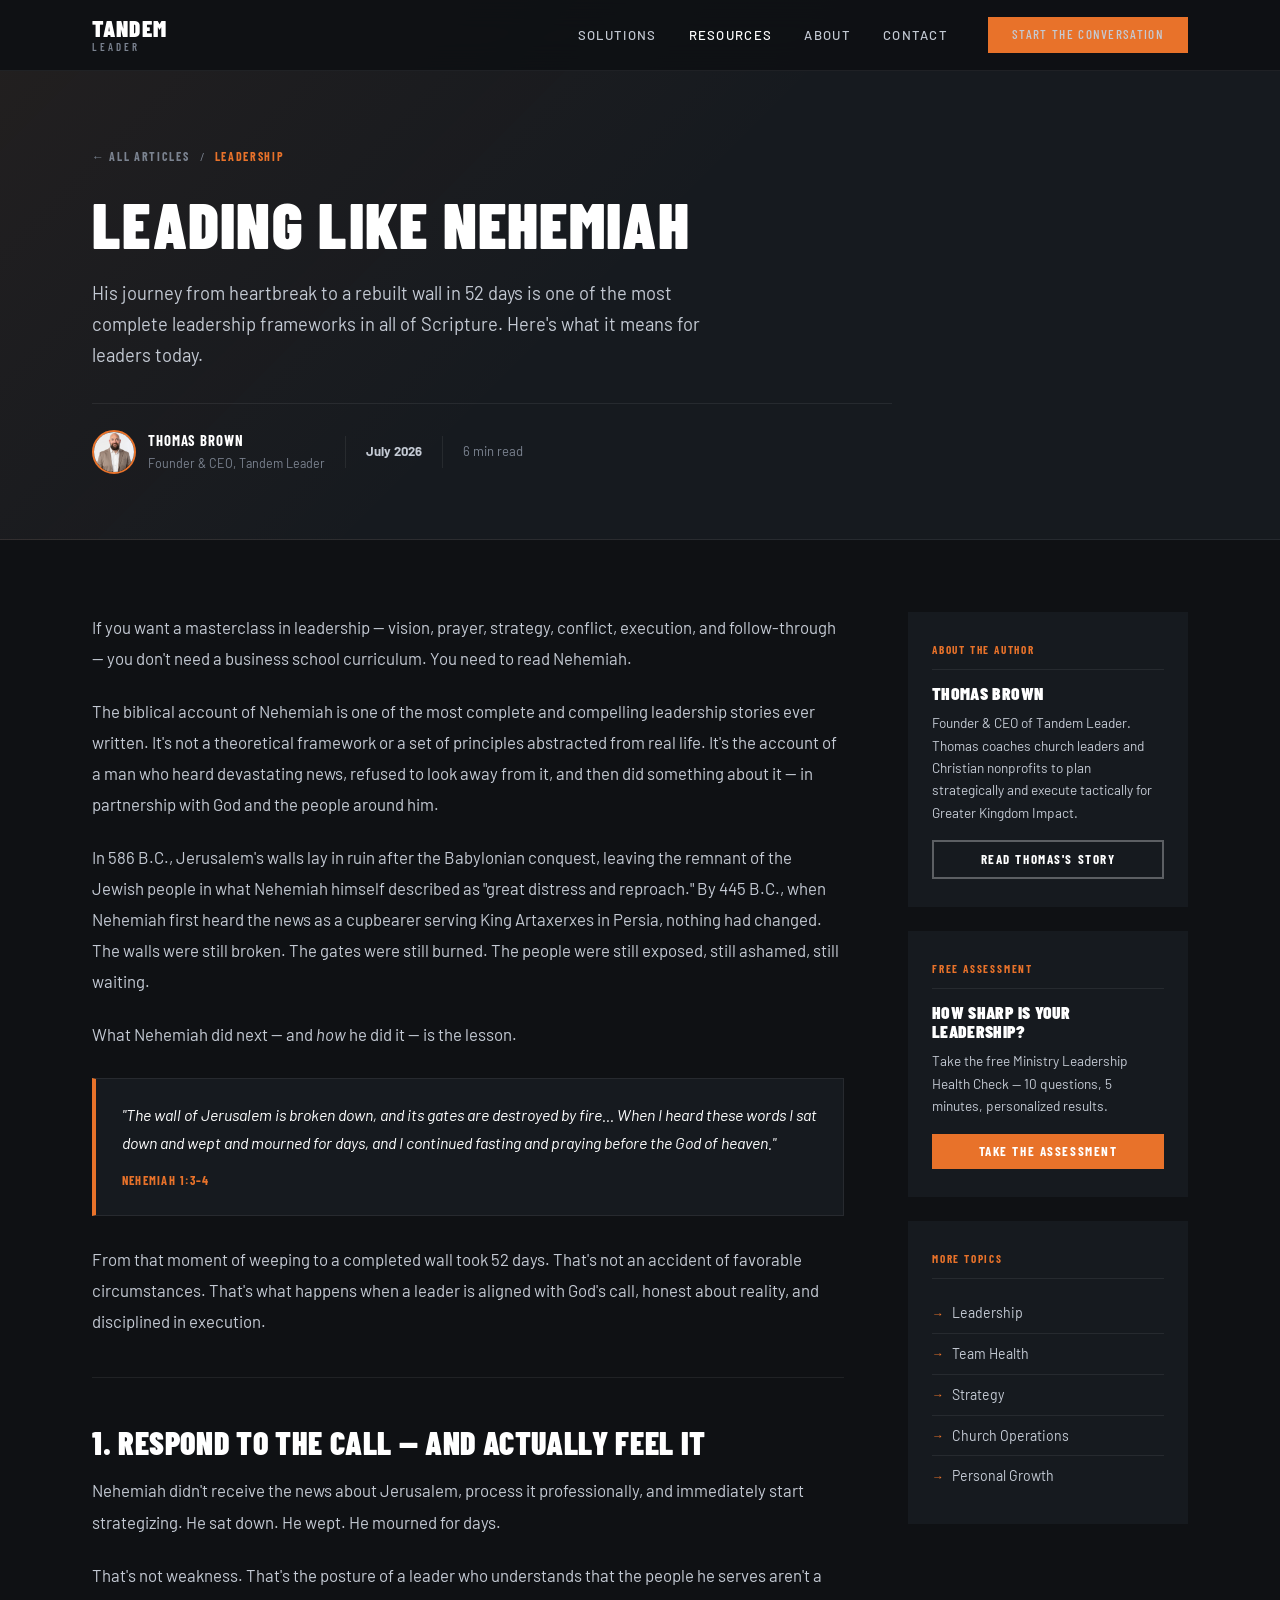
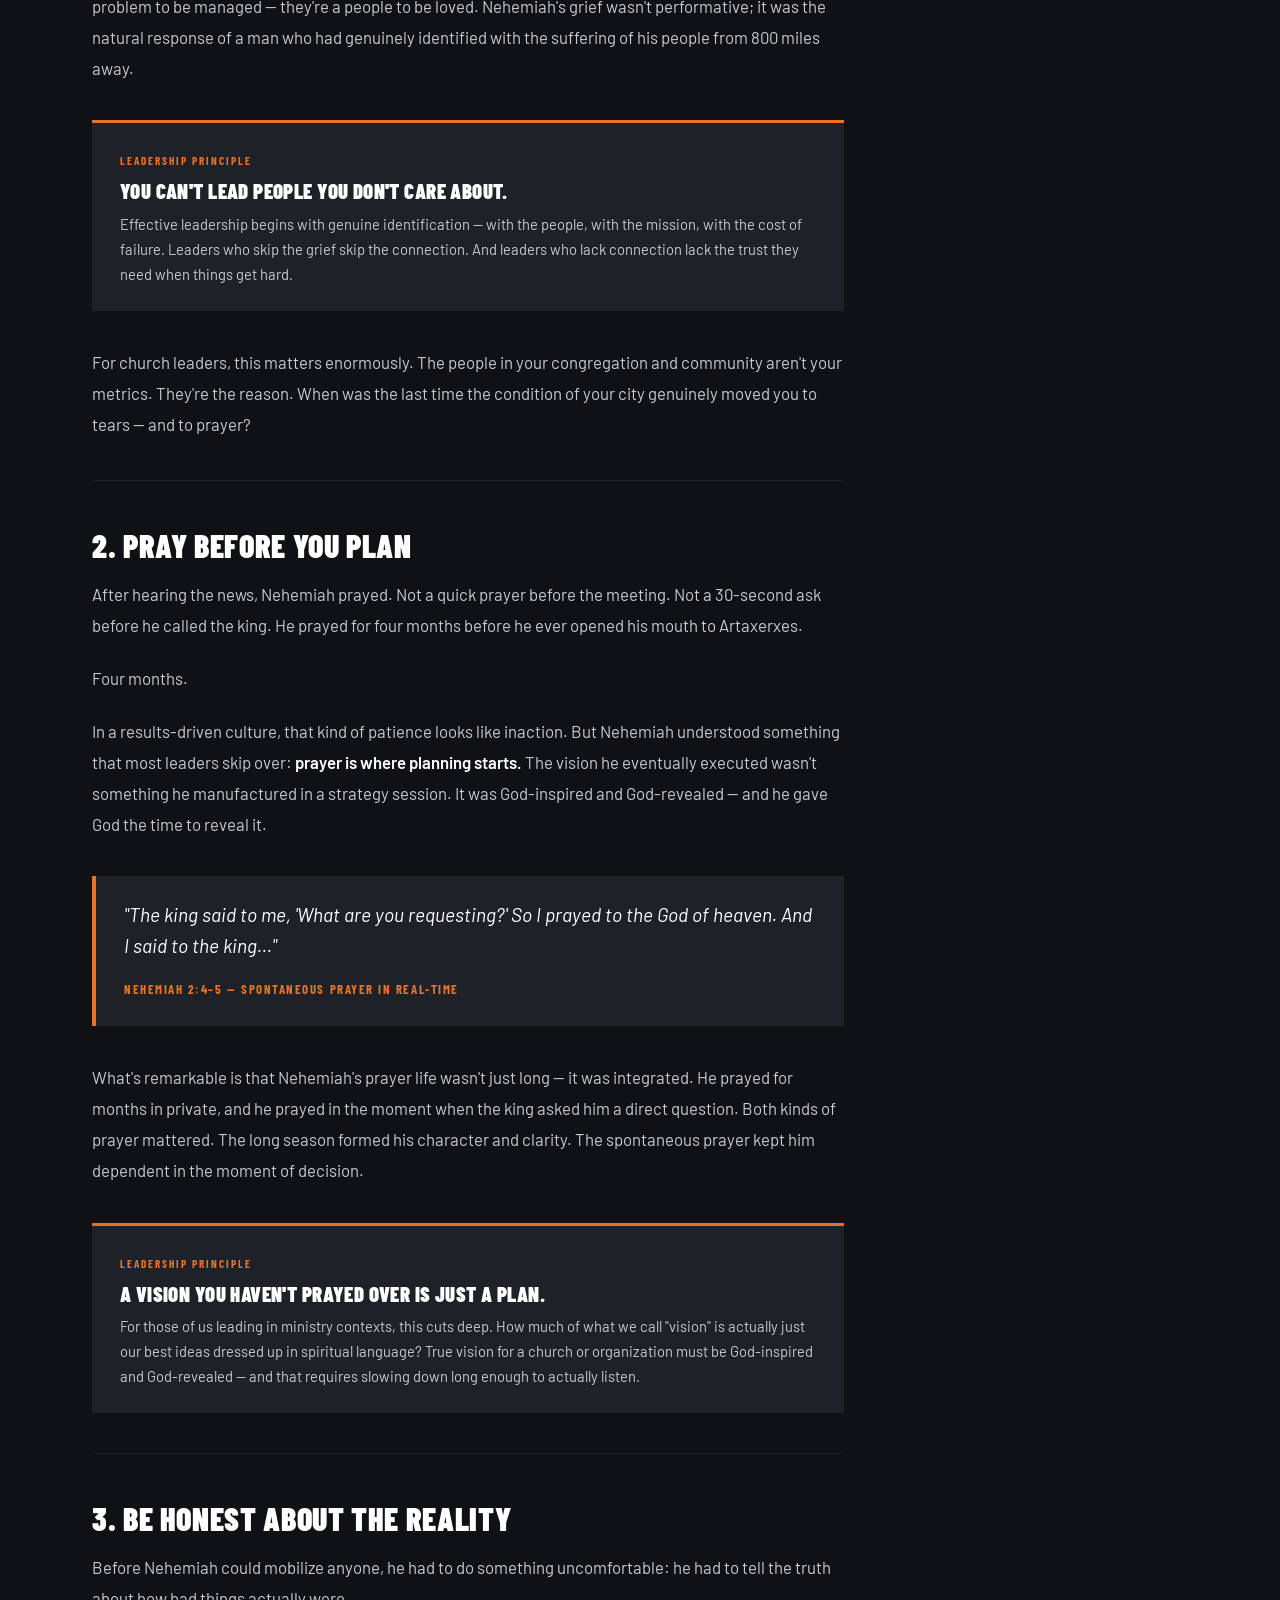
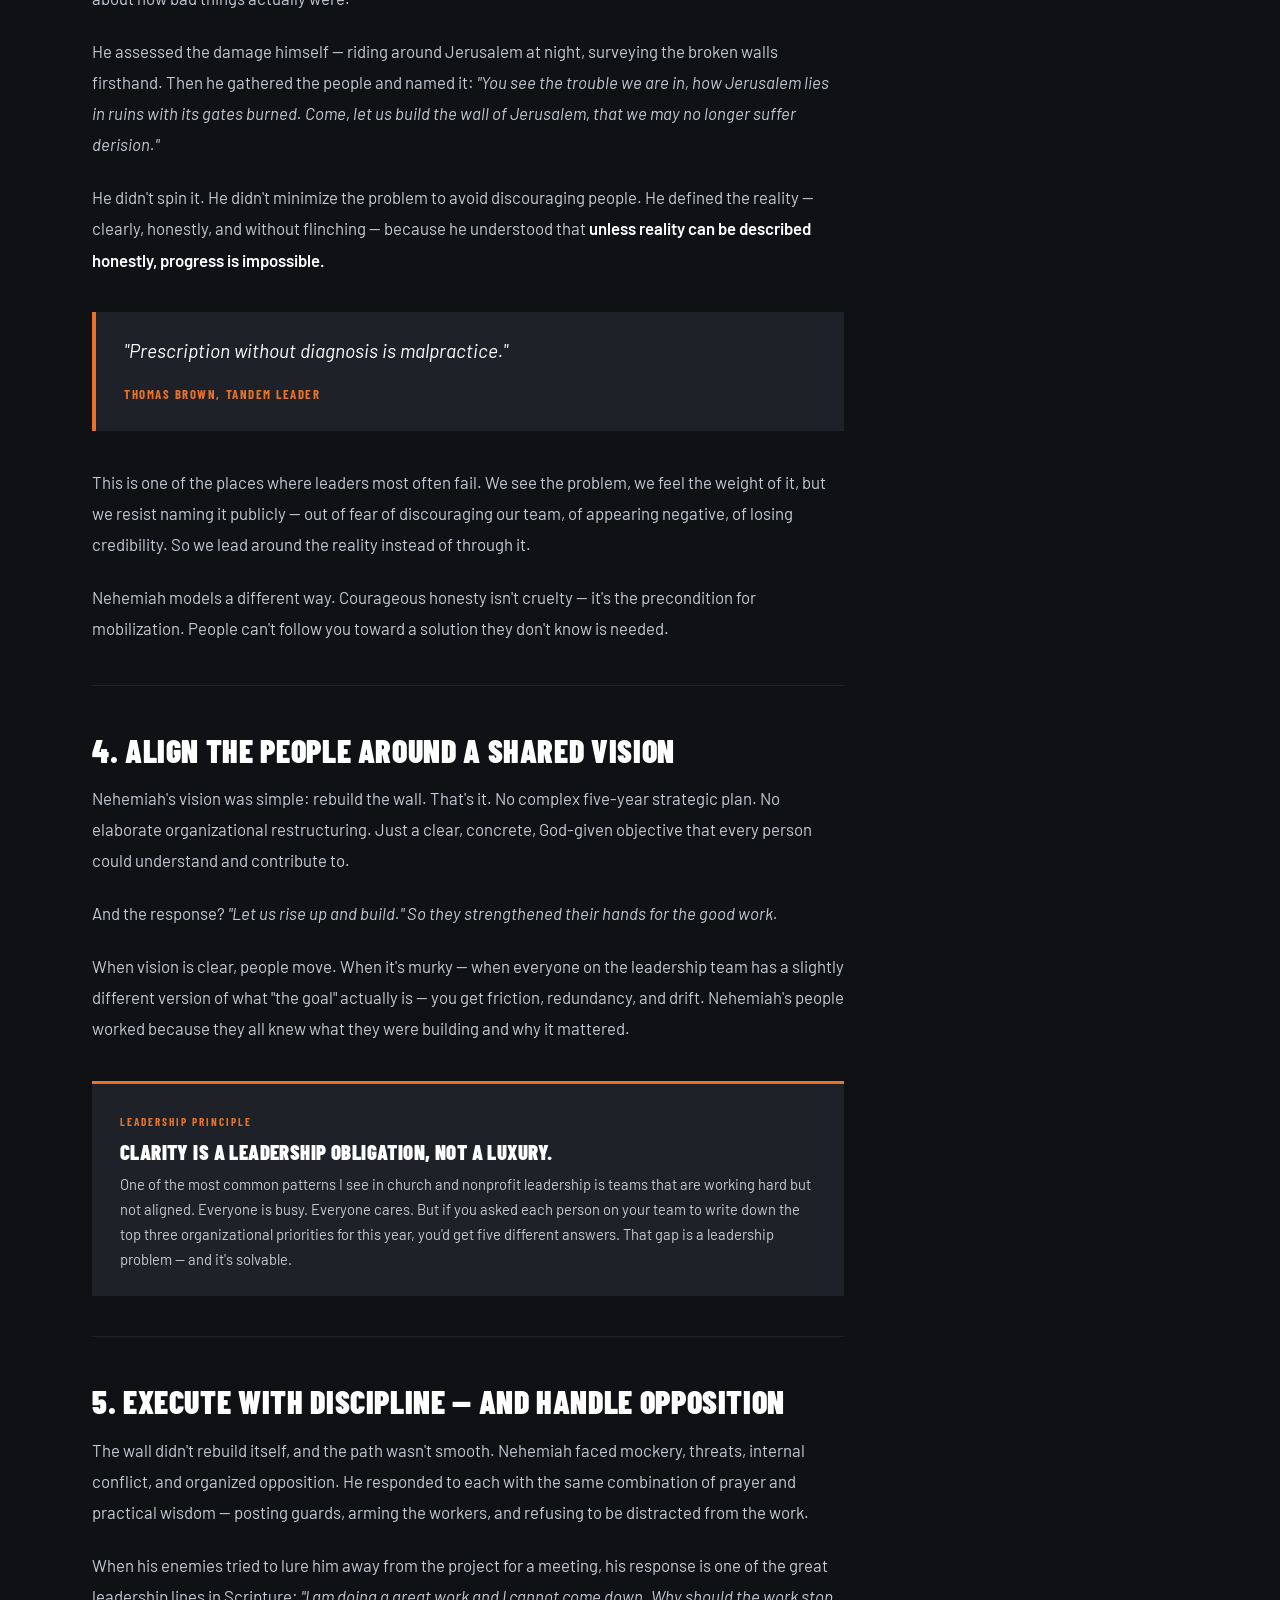
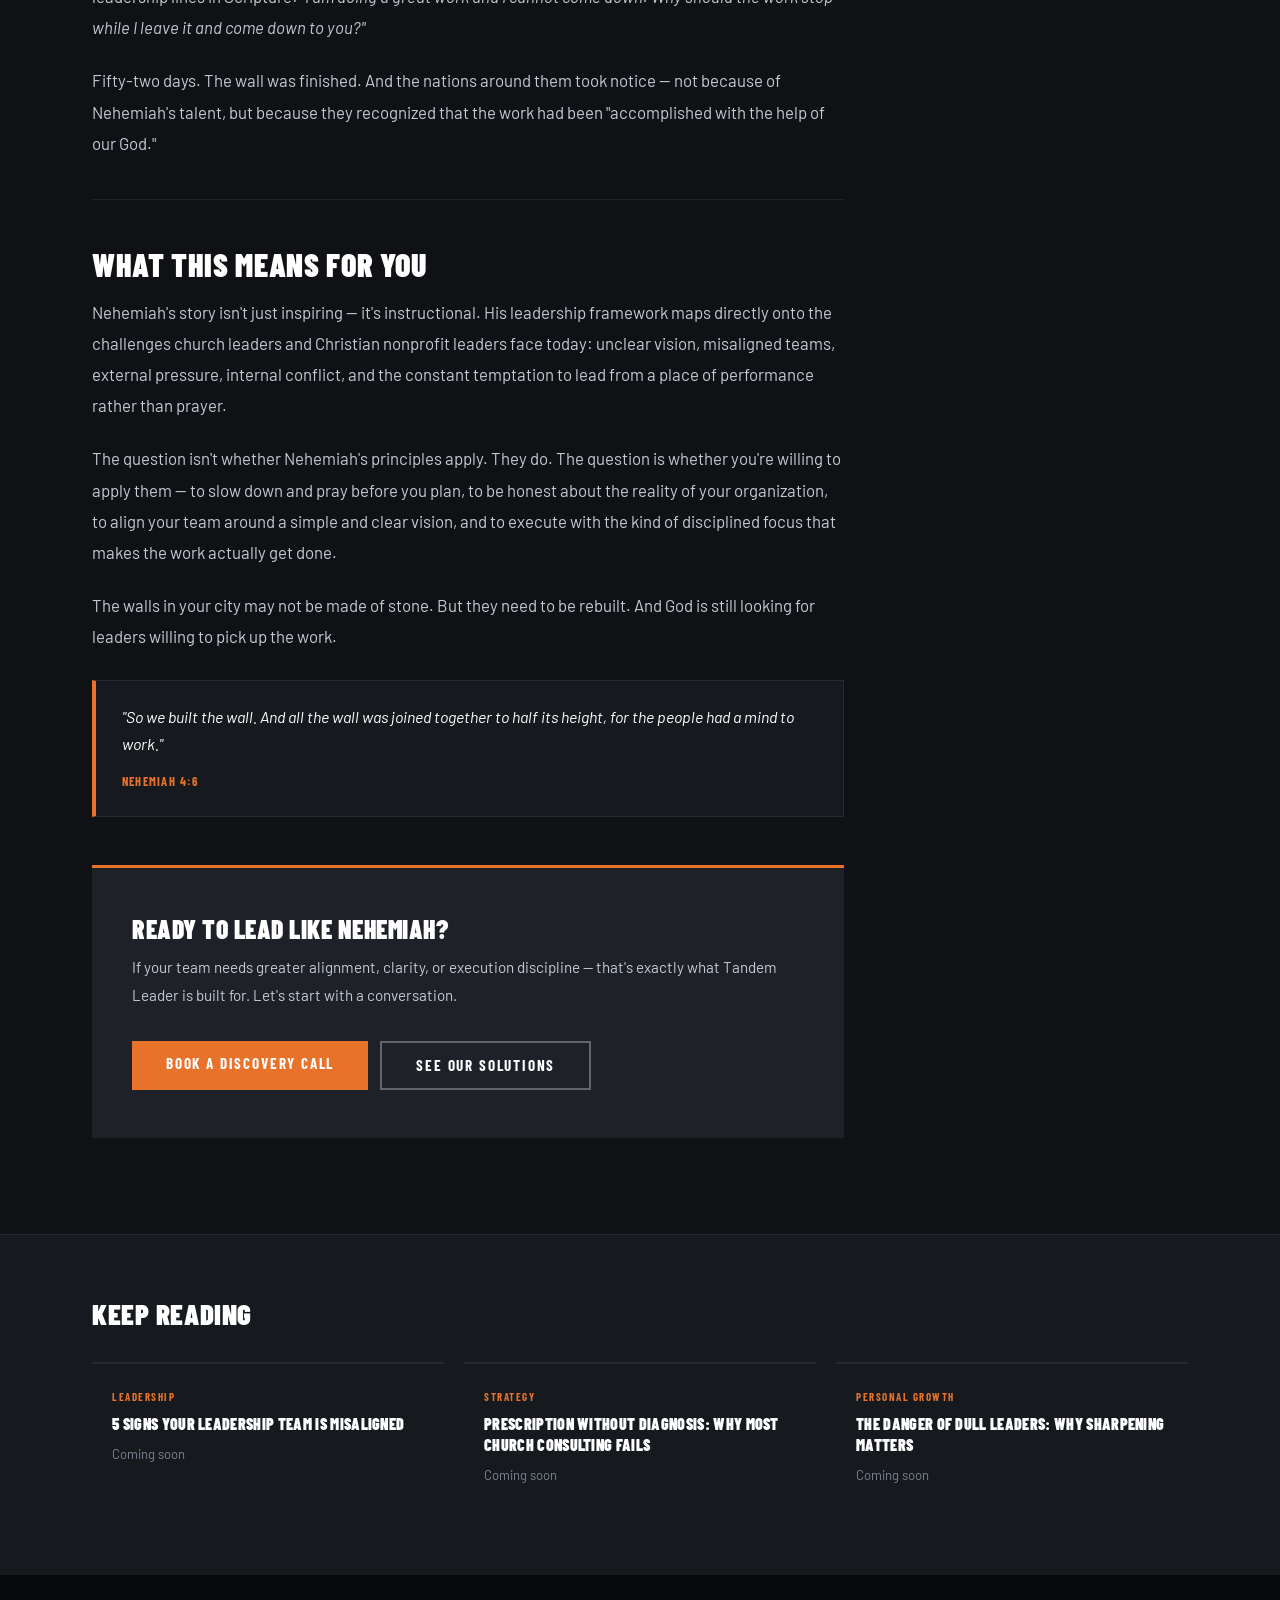
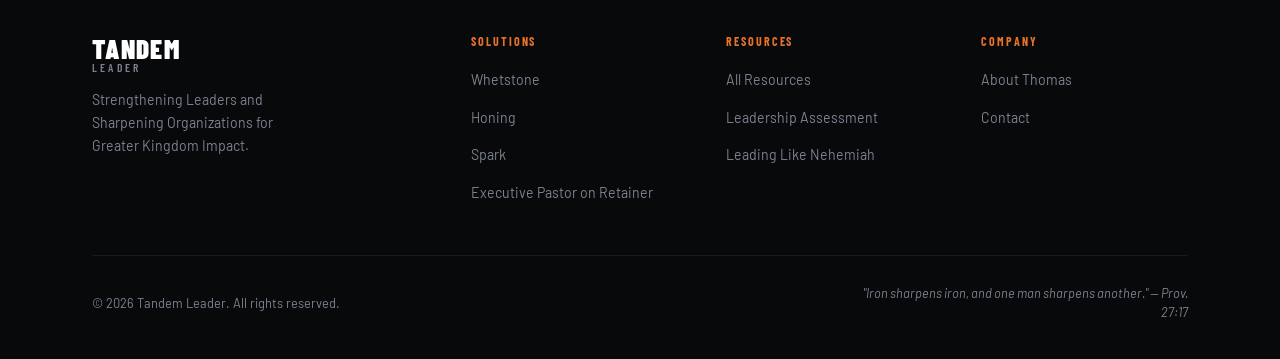
==== tandem-leader-site/blog/leading-like-nehemiah.html @ dfc1b84e "Create leading-like-nehemiah.html" ====
<!DOCTYPE html>
<html lang="en">
<head>
  <meta charset="UTF-8" />
  <meta name="viewport" content="width=device-width, initial-scale=1.0" />
  <title>Leading Like Nehemiah — Tandem Leader</title>
  <meta name="description" content="Nehemiah's journey from heartbreak to a rebuilt wall in 52 days offers one of the most complete leadership frameworks in all of Scripture. Here's what it means for leaders today." />
  <link rel="stylesheet" href="../css/styles.css" />
  <style>
    /* ---- Post Layout ---- */
    .post-hero {
      padding: 140px 0 64px;
      background: linear-gradient(135deg, rgba(232,114,42,0.06) 0%, transparent 50%), var(--dark-2);
      border-bottom: 1px solid var(--border);
    }
    .post-hero__inner { max-width: 800px; }
    .post-hero__cat {
      display: inline-flex; align-items: center; gap: 10px;
      margin-bottom: 24px;
    }
    .post-hero__cat a {
      font-family: 'Barlow Condensed', sans-serif;
      font-weight: 700; font-size: 0.75rem;
      text-transform: uppercase; letter-spacing: 0.14em;
      color: var(--gray); transition: color 0.2s;
    }
    .post-hero__cat a:hover { color: var(--lgray); }
    .post-hero__cat-sep { color: var(--gray); font-size: 0.75rem; }
    .post-hero__cat-tag {
      font-family: 'Barlow Condensed', sans-serif;
      font-weight: 700; font-size: 0.75rem;
      text-transform: uppercase; letter-spacing: 0.14em;
      color: var(--orange);
    }
    .post-hero h1 {
      font-size: clamp(2.8rem, 5vw, 4.5rem);
      margin-bottom: 20px;
      line-height: 1.05;
    }
    .post-hero__deck {
      font-size: 1.15rem; color: var(--lgray);
      line-height: 1.7; max-width: 640px; margin-bottom: 32px;
    }
    .post-meta {
      display: flex; align-items: center; gap: 20px; flex-wrap: wrap;
      padding-top: 24px; border-top: 1px solid var(--border);
    }
    .post-meta__author {
      display: flex; align-items: center; gap: 12px;
    }
    .post-meta__avatar {
      width: 44px; height: 44px;
      border-radius: 50%;
      overflow: hidden;
      border: 2px solid var(--orange);
      flex-shrink: 0;
    }
    .post-meta__avatar img {
      width: 100%; height: 100%; object-fit: cover; object-position: center top;
    }
    .post-meta__name {
      font-family: 'Barlow Condensed', sans-serif;
      font-weight: 700; font-size: 0.92rem;
      text-transform: uppercase; letter-spacing: 0.06em;
    }
    .post-meta__role { font-size: 0.78rem; color: var(--gray); }
    .post-meta__divider { width: 1px; height: 32px; background: var(--border); }
    .post-meta__detail { font-size: 0.82rem; color: var(--gray); }
    .post-meta__detail strong { color: var(--lgray); }

    /* ---- Post Body ---- */
    .post-body {
      padding: 72px 0 96px;
    }
    .post-body__inner {
      display: grid;
      grid-template-columns: 1fr 280px;
      gap: 64px;
      align-items: start;
    }

    /* Article content */
    .post-content h2 {
      font-size: clamp(1.6rem, 2.5vw, 2.2rem);
      margin: 48px 0 16px;
      color: var(--white);
    }
    .post-content h2:first-child { margin-top: 0; }
    .post-content p {
      font-size: 1.05rem; color: var(--lgray);
      line-height: 1.85; margin-bottom: 22px;
    }
    .post-content p strong { color: var(--white); font-weight: 600; }

    /* Pull quote */
    .pull-quote {
      border-left: 4px solid var(--orange);
      padding: 24px 28px;
      margin: 36px 0;
      background: var(--dark-3);
    }
    .pull-quote p {
      font-size: 1.2rem !important;
      color: var(--white) !important;
      font-style: italic;
      line-height: 1.6 !important;
      margin: 0 0 12px !important;
    }
    .pull-quote cite {
      font-size: 0.8rem;
      color: var(--orange);
      font-family: 'Barlow Condensed', sans-serif;
      font-weight: 700; text-transform: uppercase;
      letter-spacing: 0.12em; font-style: normal;
    }

    /* Principle callout box */
    .principle {
      background: var(--dark-3);
      border-top: 3px solid var(--orange);
      padding: 28px 28px 24px;
      margin: 36px 0;
    }
    .principle__label {
      font-family: 'Barlow Condensed', sans-serif;
      font-weight: 700; font-size: 0.7rem;
      text-transform: uppercase; letter-spacing: 0.18em;
      color: var(--orange); margin-bottom: 10px;
    }
    .principle h3 {
      font-size: 1.3rem; margin-bottom: 10px; color: var(--white);
    }
    .principle p {
      font-size: 0.92rem !important;
      color: var(--lgray) !important;
      margin: 0 !important;
      line-height: 1.7 !important;
    }

    /* Scripture block */
    .scripture {
      background: var(--dark-2);
      border: 1px solid var(--border);
      border-left: 4px solid var(--orange);
      padding: 22px 26px;
      margin: 28px 0;
    }
    .scripture p {
      font-size: 1rem !important;
      color: var(--white) !important;
      font-style: italic;
      line-height: 1.7 !important;
      margin: 0 0 8px !important;
    }
    .scripture cite {
      font-size: 0.78rem; color: var(--orange);
      font-family: 'Barlow Condensed', sans-serif;
      font-weight: 700; text-transform: uppercase;
      letter-spacing: 0.1em; font-style: normal;
    }

    /* Post divider */
    .post-divider {
      border: none; border-top: 1px solid var(--border);
      margin: 40px 0;
    }

    /* ---- Sidebar ---- */
    .post-sidebar { position: sticky; top: 90px; }
    .sidebar-widget {
      background: var(--dark-2);
      padding: 28px 24px;
      margin-bottom: 24px;
    }
    .sidebar-widget__label {
      font-family: 'Barlow Condensed', sans-serif;
      font-weight: 700; font-size: 0.7rem;
      text-transform: uppercase; letter-spacing: 0.16em;
      color: var(--orange); margin-bottom: 14px;
      padding-bottom: 10px; border-bottom: 1px solid var(--border);
    }
    .sidebar-widget h3 { font-size: 1.1rem; margin-bottom: 10px; }
    .sidebar-widget p { font-size: 0.85rem; color: var(--lgray); line-height: 1.65; margin-bottom: 16px; }
    .sidebar-widget .btn { width: 100%; text-align: center; display: block; }

    .sidebar-topics { list-style: none; }
    .sidebar-topics li {
      padding: 8px 0; border-bottom: 1px solid var(--border);
      font-size: 0.88rem;
    }
    .sidebar-topics li:last-child { border-bottom: none; }
    .sidebar-topics li a {
      color: var(--lgray); transition: color 0.2s;
      display: flex; align-items: center; gap: 8px;
    }
    .sidebar-topics li a::before { content: '→'; color: var(--orange); font-size: 0.75rem; }
    .sidebar-topics li a:hover { color: var(--white); }

    /* ---- Post Footer CTA ---- */
    .post-cta {
      background: var(--dark-3);
      border-top: 3px solid var(--orange);
      padding: 48px 40px;
      margin-top: 48px;
      display: flex; gap: 32px; align-items: center;
      flex-wrap: wrap;
    }
    .post-cta__text { flex: 1; min-width: 240px; }
    .post-cta__text h3 { font-size: 1.6rem; margin-bottom: 10px; }
    .post-cta__text p { font-size: 0.95rem; color: var(--lgray); margin: 0; }
    .post-cta__actions { display: flex; gap: 12px; flex-wrap: wrap; flex-shrink: 0; }

    /* ---- More Posts ---- */
    .more-posts { padding: 64px 0; border-top: 1px solid var(--border); }
    .more-posts h2 { font-size: 1.8rem; margin-bottom: 32px; }
    .more-posts__grid { display: grid; grid-template-columns: repeat(3, 1fr); gap: 20px; }
    .mini-card {
      background: var(--dark-2);
      padding: 24px 20px;
      border-top: 2px solid var(--border);
      transition: border-color 0.2s;
    }
    .mini-card:hover { border-color: var(--orange); }
    .mini-card__cat { font-family: 'Barlow Condensed', sans-serif; font-weight: 700; font-size: 0.68rem; text-transform: uppercase; letter-spacing: 0.14em; color: var(--orange); margin-bottom: 8px; }
    .mini-card h3 { font-size: 1rem; margin-bottom: 8px; line-height: 1.3; }
    .mini-card p { font-size: 0.82rem; color: var(--gray); }

    @media (max-width: 900px) {
      .post-body__inner { grid-template-columns: 1fr; }
      .post-sidebar { position: static; }
      .more-posts__grid { grid-template-columns: 1fr; }
      .post-cta { flex-direction: column; padding: 32px 24px; }
    }
  </style>
</head>
<body>

  <!-- NAV -->
  <nav class="nav">
    <div class="container">
      <div class="nav__inner">
        <a href="../index.html" class="nav__logo">Tandem<span>Leader</span></a>
        <div class="nav__links">
          <a href="../solutions.html">Solutions</a>
          <a href="../resources.html" class="active">Resources</a>
          <a href="../about.html">About</a>
          <a href="../contact.html">Contact</a>
          <a href="../contact.html" class="btn btn--primary btn--sm nav__cta">Start the Conversation</a>
        </div>
      </div>
    </div>
  </nav>

  <!-- POST HERO -->
  <section class="post-hero">
    <div class="container">
      <div class="post-hero__inner">
        <div class="post-hero__cat">
          <a href="../resources.html">← All Articles</a>
          <span class="post-hero__cat-sep">/</span>
          <span class="post-hero__cat-tag">Leadership</span>
        </div>
        <h1>Leading Like Nehemiah</h1>
        <p class="post-hero__deck">His journey from heartbreak to a rebuilt wall in 52 days is one of the most complete leadership frameworks in all of Scripture. Here's what it means for leaders today.</p>
        <div class="post-meta">
          <div class="post-meta__author">
            <div class="post-meta__avatar">
              <img src="../images/Thomas Brown-0094.jpeg" alt="Thomas Brown" />
            </div>
            <div>
              <div class="post-meta__name">Thomas Brown</div>
              <div class="post-meta__role">Founder & CEO, Tandem Leader</div>
            </div>
          </div>
          <div class="post-meta__divider"></div>
          <div class="post-meta__detail"><strong>July 2026</strong></div>
          <div class="post-meta__divider"></div>
          <div class="post-meta__detail">6 min read</div>
        </div>
      </div>
    </div>
  </section>

  <!-- POST BODY -->
  <section class="post-body">
    <div class="container">
      <div class="post-body__inner">

        <!-- ARTICLE CONTENT -->
        <article class="post-content">

          <p>If you want a masterclass in leadership — vision, prayer, strategy, conflict, execution, and follow-through — you don't need a business school curriculum. You need to read Nehemiah.</p>

          <p>The biblical account of Nehemiah is one of the most complete and compelling leadership stories ever written. It's not a theoretical framework or a set of principles abstracted from real life. It's the account of a man who heard devastating news, refused to look away from it, and then did something about it — in partnership with God and the people around him.</p>

          <p>In 586 B.C., Jerusalem's walls lay in ruin after the Babylonian conquest, leaving the remnant of the Jewish people in what Nehemiah himself described as "great distress and reproach." By 445 B.C., when Nehemiah first heard the news as a cupbearer serving King Artaxerxes in Persia, nothing had changed. The walls were still broken. The gates were still burned. The people were still exposed, still ashamed, still waiting.</p>

          <p>What Nehemiah did next — and <em>how</em> he did it — is the lesson.</p>

          <div class="scripture">
            <p>"The wall of Jerusalem is broken down, and its gates are destroyed by fire... When I heard these words I sat down and wept and mourned for days, and I continued fasting and praying before the God of heaven."</p>
            <cite>Nehemiah 1:3–4</cite>
          </div>

          <p>From that moment of weeping to a completed wall took 52 days. That's not an accident of favorable circumstances. That's what happens when a leader is aligned with God's call, honest about reality, and disciplined in execution.</p>

          <hr class="post-divider" />

          <h2>1. Respond to the Call — and Actually Feel It</h2>

          <p>Nehemiah didn't receive the news about Jerusalem, process it professionally, and immediately start strategizing. He sat down. He wept. He mourned for days.</p>

          <p>That's not weakness. That's the posture of a leader who understands that the people he serves aren't a problem to be managed — they're a people to be loved. Nehemiah's grief wasn't performative; it was the natural response of a man who had genuinely identified with the suffering of his people from 800 miles away.</p>

          <div class="principle">
            <div class="principle__label">Leadership Principle</div>
            <h3>You can't lead people you don't care about.</h3>
            <p>Effective leadership begins with genuine identification — with the people, with the mission, with the cost of failure. Leaders who skip the grief skip the connection. And leaders who lack connection lack the trust they need when things get hard.</p>
          </div>

          <p>For church leaders, this matters enormously. The people in your congregation and community aren't your metrics. They're the reason. When was the last time the condition of your city genuinely moved you to tears — and to prayer?</p>

          <hr class="post-divider" />

          <h2>2. Pray Before You Plan</h2>

          <p>After hearing the news, Nehemiah prayed. Not a quick prayer before the meeting. Not a 30-second ask before he called the king. He prayed for four months before he ever opened his mouth to Artaxerxes.</p>

          <p>Four months.</p>

          <p>In a results-driven culture, that kind of patience looks like inaction. But Nehemiah understood something that most leaders skip over: <strong>prayer is where planning starts.</strong> The vision he eventually executed wasn't something he manufactured in a strategy session. It was God-inspired and God-revealed — and he gave God the time to reveal it.</p>

          <div class="pull-quote">
            <p>"The king said to me, 'What are you requesting?' So I prayed to the God of heaven. And I said to the king..."</p>
            <cite>Nehemiah 2:4–5 — Spontaneous prayer in real-time</cite>
          </div>

          <p>What's remarkable is that Nehemiah's prayer life wasn't just long — it was integrated. He prayed for months in private, and he prayed in the moment when the king asked him a direct question. Both kinds of prayer mattered. The long season formed his character and clarity. The spontaneous prayer kept him dependent in the moment of decision.</p>

          <div class="principle">
            <div class="principle__label">Leadership Principle</div>
            <h3>A vision you haven't prayed over is just a plan.</h3>
            <p>For those of us leading in ministry contexts, this cuts deep. How much of what we call "vision" is actually just our best ideas dressed up in spiritual language? True vision for a church or organization must be God-inspired and God-revealed — and that requires slowing down long enough to actually listen.</p>
          </div>

          <hr class="post-divider" />

          <h2>3. Be Honest About the Reality</h2>

          <p>Before Nehemiah could mobilize anyone, he had to do something uncomfortable: he had to tell the truth about how bad things actually were.</p>

          <p>He assessed the damage himself — riding around Jerusalem at night, surveying the broken walls firsthand. Then he gathered the people and named it: <em>"You see the trouble we are in, how Jerusalem lies in ruins with its gates burned. Come, let us build the wall of Jerusalem, that we may no longer suffer derision."</em></p>

          <p>He didn't spin it. He didn't minimize the problem to avoid discouraging people. He defined the reality — clearly, honestly, and without flinching — because he understood that <strong>unless reality can be described honestly, progress is impossible.</strong></p>

          <div class="pull-quote">
            <p>"Prescription without diagnosis is malpractice."</p>
            <cite>Thomas Brown, Tandem Leader</cite>
          </div>

          <p>This is one of the places where leaders most often fail. We see the problem, we feel the weight of it, but we resist naming it publicly — out of fear of discouraging our team, of appearing negative, of losing credibility. So we lead around the reality instead of through it.</p>

          <p>Nehemiah models a different way. Courageous honesty isn't cruelty — it's the precondition for mobilization. People can't follow you toward a solution they don't know is needed.</p>

          <hr class="post-divider" />

          <h2>4. Align the People Around a Shared Vision</h2>

          <p>Nehemiah's vision was simple: rebuild the wall. That's it. No complex five-year strategic plan. No elaborate organizational restructuring. Just a clear, concrete, God-given objective that every person could understand and contribute to.</p>

          <p>And the response? <em>"Let us rise up and build." So they strengthened their hands for the good work.</em></p>

          <p>When vision is clear, people move. When it's murky — when everyone on the leadership team has a slightly different version of what "the goal" actually is — you get friction, redundancy, and drift. Nehemiah's people worked because they all knew what they were building and why it mattered.</p>

          <div class="principle">
            <div class="principle__label">Leadership Principle</div>
            <h3>Clarity is a leadership obligation, not a luxury.</h3>
            <p>One of the most common patterns I see in church and nonprofit leadership is teams that are working hard but not aligned. Everyone is busy. Everyone cares. But if you asked each person on your team to write down the top three organizational priorities for this year, you'd get five different answers. That gap is a leadership problem — and it's solvable.</p>
          </div>

          <hr class="post-divider" />

          <h2>5. Execute with Discipline — and Handle Opposition</h2>

          <p>The wall didn't rebuild itself, and the path wasn't smooth. Nehemiah faced mockery, threats, internal conflict, and organized opposition. He responded to each with the same combination of prayer and practical wisdom — posting guards, arming the workers, and refusing to be distracted from the work.</p>

          <p>When his enemies tried to lure him away from the project for a meeting, his response is one of the great leadership lines in Scripture: <em>"I am doing a great work and I cannot come down. Why should the work stop while I leave it and come down to you?"</em></p>

          <p>Fifty-two days. The wall was finished. And the nations around them took notice — not because of Nehemiah's talent, but because they recognized that the work had been "accomplished with the help of our God."</p>

          <hr class="post-divider" />

          <h2>What This Means for You</h2>

          <p>Nehemiah's story isn't just inspiring — it's instructional. His leadership framework maps directly onto the challenges church leaders and Christian nonprofit leaders face today: unclear vision, misaligned teams, external pressure, internal conflict, and the constant temptation to lead from a place of performance rather than prayer.</p>

          <p>The question isn't whether Nehemiah's principles apply. They do. The question is whether you're willing to apply them — to slow down and pray before you plan, to be honest about the reality of your organization, to align your team around a simple and clear vision, and to execute with the kind of disciplined focus that makes the work actually get done.</p>

          <p>The walls in your city may not be made of stone. But they need to be rebuilt. And God is still looking for leaders willing to pick up the work.</p>

          <div class="scripture">
            <p>"So we built the wall. And all the wall was joined together to half its height, for the people had a mind to work."</p>
            <cite>Nehemiah 4:6</cite>
          </div>

          <!-- POST CTA -->
          <div class="post-cta">
            <div class="post-cta__text">
              <h3>Ready to Lead Like Nehemiah?</h3>
              <p>If your team needs greater alignment, clarity, or execution discipline — that's exactly what Tandem Leader is built for. Let's start with a conversation.</p>
            </div>
            <div class="post-cta__actions">
              <a href="../contact.html" class="btn btn--primary">Book a Discovery Call</a>
              <a href="../solutions.html" class="btn btn--outline">See Our Solutions</a>
            </div>
          </div>

        </article>

        <!-- SIDEBAR -->
        <aside class="post-sidebar">

          <div class="sidebar-widget">
            <div class="sidebar-widget__label">About the Author</div>
            <h3>Thomas Brown</h3>
            <p>Founder & CEO of Tandem Leader. Thomas coaches church leaders and Christian nonprofits to plan strategically and execute tactically for Greater Kingdom Impact.</p>
            <a href="../about.html" class="btn btn--outline btn--sm">Read Thomas's Story</a>
          </div>

          <div class="sidebar-widget">
            <div class="sidebar-widget__label">Free Assessment</div>
            <h3>How Sharp Is Your Leadership?</h3>
            <p>Take the free Ministry Leadership Health Check — 10 questions, 5 minutes, personalized results.</p>
            <a href="../assessment.html" class="btn btn--primary btn--sm">Take the Assessment</a>
          </div>

          <div class="sidebar-widget">
            <div class="sidebar-widget__label">More Topics</div>
            <ul class="sidebar-topics">
              <li><a href="../resources.html">Leadership</a></li>
              <li><a href="../resources.html">Team Health</a></li>
              <li><a href="../resources.html">Strategy</a></li>
              <li><a href="../resources.html">Church Operations</a></li>
              <li><a href="../resources.html">Personal Growth</a></li>
            </ul>
          </div>

        </aside>
      </div>
    </div>
  </section>

  <!-- MORE POSTS -->
  <section class="more-posts section--dark-2" style="padding:64px 0;">
    <div class="container">
      <h2 class="display">Keep Reading</h2>
      <div class="more-posts__grid">
        <div class="mini-card">
          <div class="mini-card__cat">Leadership</div>
          <h3>5 Signs Your Leadership Team Is Misaligned</h3>
          <p>Coming soon</p>
        </div>
        <div class="mini-card">
          <div class="mini-card__cat">Strategy</div>
          <h3>Prescription Without Diagnosis: Why Most Church Consulting Fails</h3>
          <p>Coming soon</p>
        </div>
        <div class="mini-card">
          <div class="mini-card__cat">Personal Growth</div>
          <h3>The Danger of Dull Leaders: Why Sharpening Matters</h3>
          <p>Coming soon</p>
        </div>
      </div>
    </div>
  </section>

  <!-- FOOTER -->
  <footer class="footer">
    <div class="container">
      <div class="footer__top">
        <div>
          <div class="footer__logo">Tandem<span>Leader</span></div>
          <p class="footer__tagline">Strengthening Leaders and Sharpening Organizations for Greater Kingdom Impact.</p>
        </div>
        <div class="footer__col">
          <h4>Solutions</h4>
          <ul>
            <li><a href="../solutions.html#whetstone">Whetstone</a></li>
            <li><a href="../solutions.html#honing">Honing</a></li>
            <li><a href="../solutions.html#spark">Spark</a></li>
            <li><a href="../solutions.html#xp-retainer">Executive Pastor on Retainer</a></li>
          </ul>
        </div>
        <div class="footer__col">
          <h4>Resources</h4>
          <ul>
            <li><a href="../resources.html">All Resources</a></li>
            <li><a href="../assessment.html">Leadership Assessment</a></li>
            <li><a href="leading-like-nehemiah.html">Leading Like Nehemiah</a></li>
          </ul>
        </div>
        <div class="footer__col">
          <h4>Company</h4>
          <ul>
            <li><a href="../about.html">About Thomas</a></li>
            <li><a href="../contact.html">Contact</a></li>
          </ul>
        </div>
      </div>
      <div class="footer__bottom">
        <span>© 2026 Tandem Leader. All rights reserved.</span>
        <p class="footer__scripture">"Iron sharpens iron, and one man sharpens another." — Prov. 27:17</p>
      </div>
    </div>
  </footer>

</body>
</html>
---- tandem-leader-site/css/styles.css ----
/* ============================================
   TANDEM LEADER — SHARED STYLESHEET
   tandemleader.com
   ============================================ */

@import url('https://fonts.googleapis.com/css2?family=Barlow+Condensed:wght@400;600;700;900&family=Barlow:wght@300;400;500;600&display=swap');

/* ---- Variables ---- */
:root {
  --dark:    #0F1114;
  --dark-2:  #161A1F;
  --dark-3:  #1E2228;
  --dark-4:  #252B33;
  --orange:  #E8722A;
  --orange-d:#b55820;
  --white:   #FFFFFF;
  --gray:    #7B8390;
  --lgray:   #C4CAD4;
  --border:  rgba(255,255,255,0.07);
}

/* ---- Reset ---- */
*, *::before, *::after { margin: 0; padding: 0; box-sizing: border-box; }
html { scroll-behavior: smooth; }
body {
  background: var(--dark);
  color: var(--white);
  font-family: 'Barlow', sans-serif;
  font-size: 17px;
  line-height: 1.7;
  -webkit-font-smoothing: antialiased;
}
img { max-width: 100%; display: block; }
a { color: inherit; text-decoration: none; }

/* ---- Typography ---- */
h1, h2, h3, h4, h5 {
  font-family: 'Barlow Condensed', sans-serif;
  font-weight: 900;
  text-transform: uppercase;
  letter-spacing: 0.02em;
  line-height: 1.05;
  color: var(--white);
}
.label {
  font-family: 'Barlow Condensed', sans-serif;
  font-weight: 600;
  text-transform: uppercase;
  letter-spacing: 0.15em;
  font-size: 0.78rem;
  color: var(--orange);
}
.body-text { color: var(--lgray); line-height: 1.75; }

/* ---- Layout ---- */
.container { max-width: 1160px; margin: 0 auto; padding: 0 32px; }
.section { padding: 96px 0; }
.section--sm { padding: 64px 0; }
.section--dark-2 { background: var(--dark-2); }
.section--dark-3 { background: var(--dark-3); }
.grid-2 { display: grid; grid-template-columns: 1fr 1fr; gap: 64px; align-items: center; }

/* ---- Divider ---- */
.orange-rule { width: 48px; height: 3px; background: var(--orange); margin-bottom: 24px; }
.orange-rule--center { margin-left: auto; margin-right: auto; }

/* ---- Buttons ---- */
.btn {
  display: inline-block;
  padding: 15px 34px;
  font-family: 'Barlow Condensed', sans-serif;
  font-weight: 700;
  font-size: 0.95rem;
  text-transform: uppercase;
  letter-spacing: 0.12em;
  border: none;
  cursor: pointer;
  transition: background 0.2s, transform 0.15s, border-color 0.2s;
  line-height: 1;
}
.btn:hover { transform: translateY(-2px); }
.btn--primary { background: var(--orange); color: var(--white); }
.btn--primary:hover { background: var(--orange-d); }
.btn--outline { background: transparent; color: var(--white); border: 2px solid rgba(255,255,255,0.3); }
.btn--outline:hover { border-color: var(--white); }
.btn--sm { padding: 11px 24px; font-size: 0.82rem; }

/* ---- Navigation ---- */
.nav {
  position: fixed;
  top: 0; left: 0; right: 0;
  z-index: 100;
  background: rgba(15,17,20,0.93);
  backdrop-filter: blur(14px);
  border-bottom: 1px solid var(--border);
}
.nav__inner {
  display: flex;
  align-items: center;
  justify-content: space-between;
  height: 70px;
}
.nav__logo {
  font-family: 'Barlow Condensed', sans-serif;
  font-weight: 900;
  font-size: 1.45rem;
  text-transform: uppercase;
  letter-spacing: 0.05em;
  line-height: 1;
  color: var(--white);
}
.nav__logo span {
  display: block;
  font-size: 0.68rem;
  font-weight: 600;
  letter-spacing: 0.28em;
  color: var(--gray);
  margin-top: 1px;
}
.nav__links {
  display: flex;
  align-items: center;
  gap: 32px;
}
.nav__links a {
  font-size: 0.82rem;
  font-weight: 500;
  text-transform: uppercase;
  letter-spacing: 0.1em;
  color: var(--lgray);
  transition: color 0.2s;
}
.nav__links a:hover,
.nav__links a.active { color: var(--white); }
.nav__cta { margin-left: 8px !important; }

/* Mobile nav toggle */
.nav__toggle {
  display: none;
  flex-direction: column;
  gap: 5px;
  cursor: pointer;
  padding: 4px;
}
.nav__toggle span {
  display: block;
  width: 24px; height: 2px;
  background: var(--white);
  transition: all 0.3s;
}

/* ---- Footer ---- */
.footer {
  background: #08090B;
  border-top: 1px solid var(--border);
  padding: 60px 0 36px;
}
.footer__top {
  display: grid;
  grid-template-columns: 1.6fr 1fr 1fr 1fr;
  gap: 48px;
  padding-bottom: 40px;
  border-bottom: 1px solid var(--border);
  margin-bottom: 28px;
}
.footer__logo {
  font-family: 'Barlow Condensed', sans-serif;
  font-weight: 900;
  font-size: 1.7rem;
  text-transform: uppercase;
  letter-spacing: 0.05em;
  line-height: 1;
  margin-bottom: 14px;
}
.footer__logo span {
  display: block;
  font-size: 0.72rem;
  font-weight: 600;
  letter-spacing: 0.28em;
  color: var(--gray);
}
.footer__tagline { font-size: 0.88rem; color: var(--gray); line-height: 1.65; max-width: 220px; }
.footer__col h4 {
  font-family: 'Barlow Condensed', sans-serif;
  font-size: 0.75rem;
  font-weight: 700;
  text-transform: uppercase;
  letter-spacing: 0.16em;
  color: var(--orange);
  margin-bottom: 16px;
}
.footer__col ul { list-style: none; }
.footer__col ul li { margin-bottom: 9px; }
.footer__col ul li a { font-size: 0.88rem; color: var(--gray); transition: color 0.2s; }
.footer__col ul li a:hover { color: var(--white); }
.footer__bottom {
  display: flex;
  justify-content: space-between;
  align-items: center;
  font-size: 0.8rem;
  color: var(--gray);
}
.footer__scripture { font-style: italic; text-align: right; line-height: 1.5; max-width: 340px; }

/* ---- Page Hero (inner pages) ---- */
.page-hero {
  padding: 160px 0 80px;
  background: linear-gradient(to bottom, var(--dark-2) 0%, var(--dark) 100%);
  border-bottom: 1px solid var(--border);
  text-align: center;
}
.page-hero h1 { font-size: clamp(3rem, 6vw, 5.5rem); margin-bottom: 20px; }
.page-hero p { font-size: 1.1rem; color: var(--lgray); max-width: 580px; margin: 0 auto; }

/* ---- CTA Banner ---- */
.cta-banner {
  background: var(--dark-3);
  padding: 96px 0;
  text-align: center;
  position: relative;
  overflow: hidden;
}
.cta-banner::before {
  content: '';
  position: absolute; inset: 0;
  background: linear-gradient(135deg, rgba(232,114,42,0.06) 0%, transparent 55%);
}
.cta-banner__inner { position: relative; z-index: 1; }
.cta-banner h2 { font-size: clamp(2.8rem, 5vw, 4.5rem); margin-bottom: 18px; }
.cta-banner p { color: var(--lgray); font-size: 1.05rem; max-width: 500px; margin: 0 auto 44px; }
.cta-banner__btns { display: flex; gap: 16px; justify-content: center; flex-wrap: wrap; }

/* ---- Responsive ---- */
@media (max-width: 900px) {
  .grid-2 { grid-template-columns: 1fr; gap: 40px; }
  .nav__links { display: none; }
  .nav__toggle { display: flex; }
  .footer__top { grid-template-columns: 1fr 1fr; gap: 32px; }
}
@media (max-width: 560px) {
  .container { padding: 0 20px; }
  .section { padding: 64px 0; }
  .footer__top { grid-template-columns: 1fr; }
  .footer__bottom { flex-direction: column; gap: 12px; text-align: center; }
  .footer__scripture { text-align: center; }
}
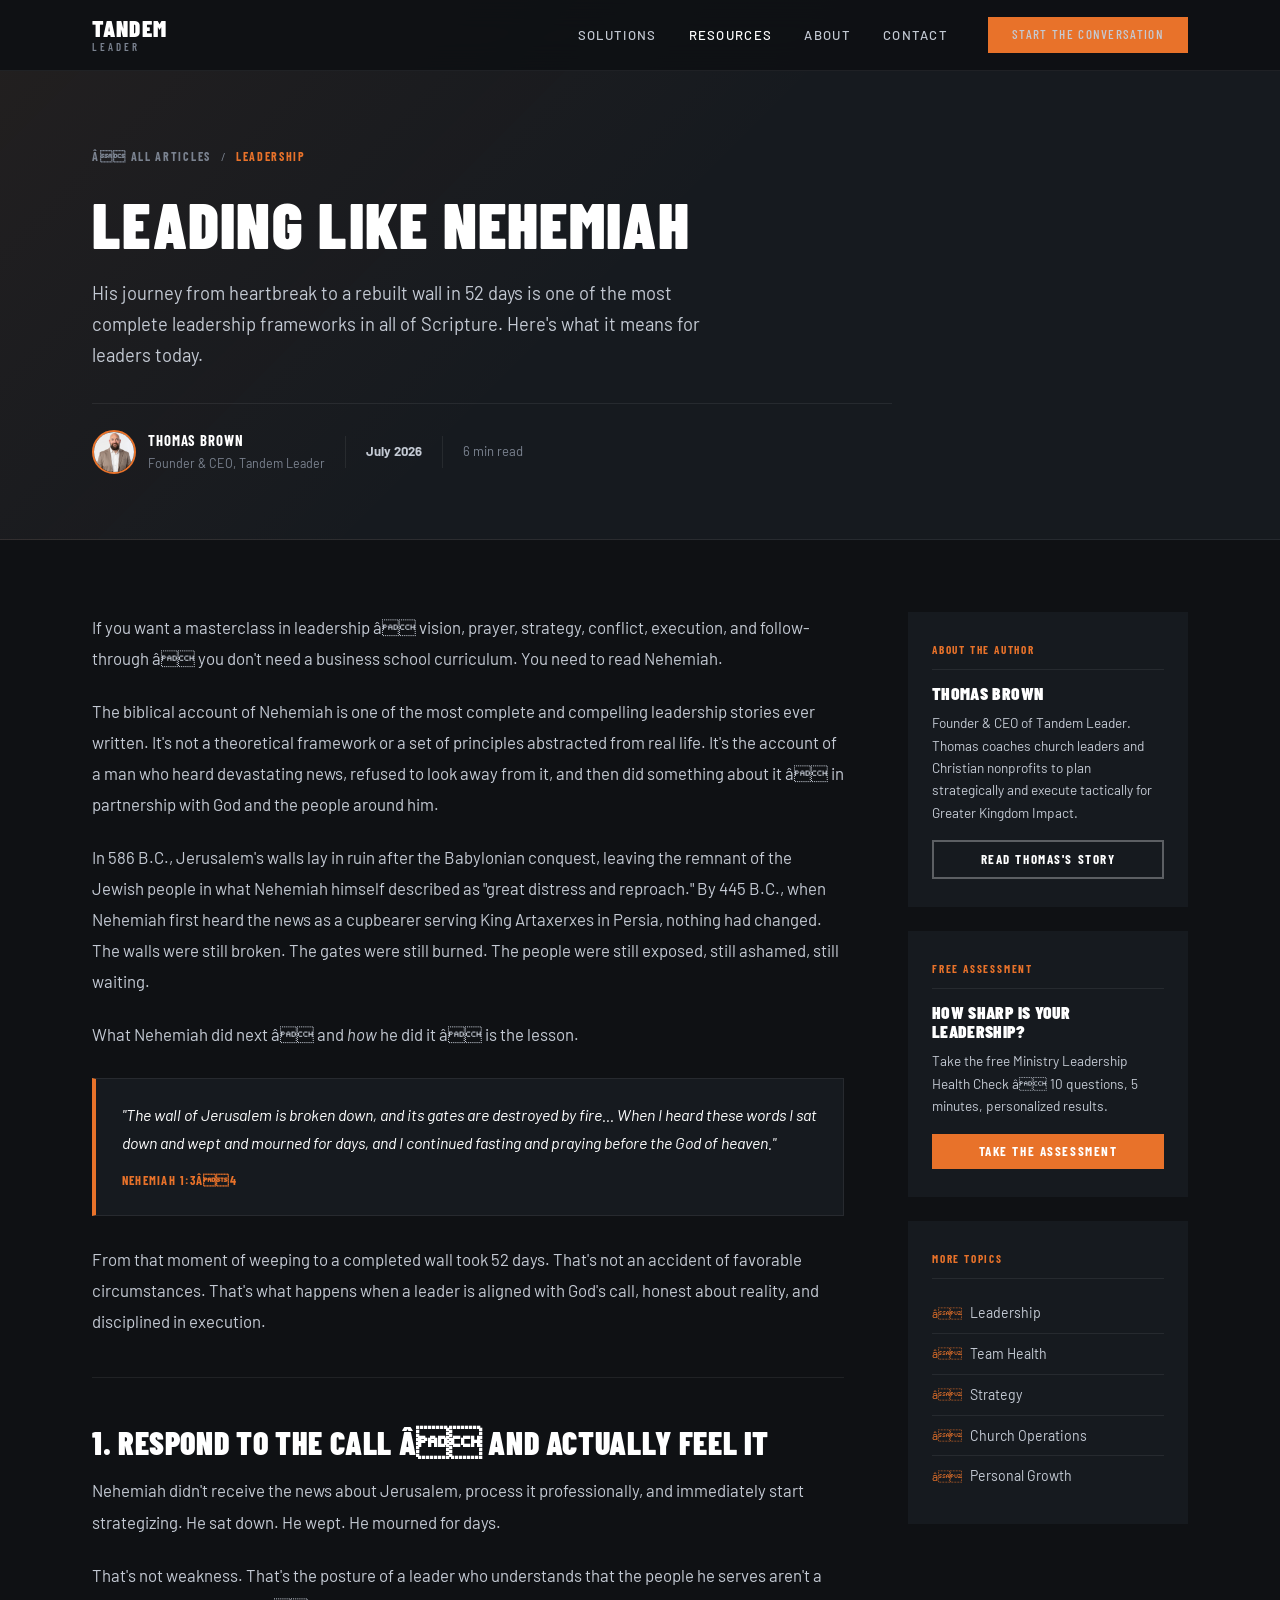
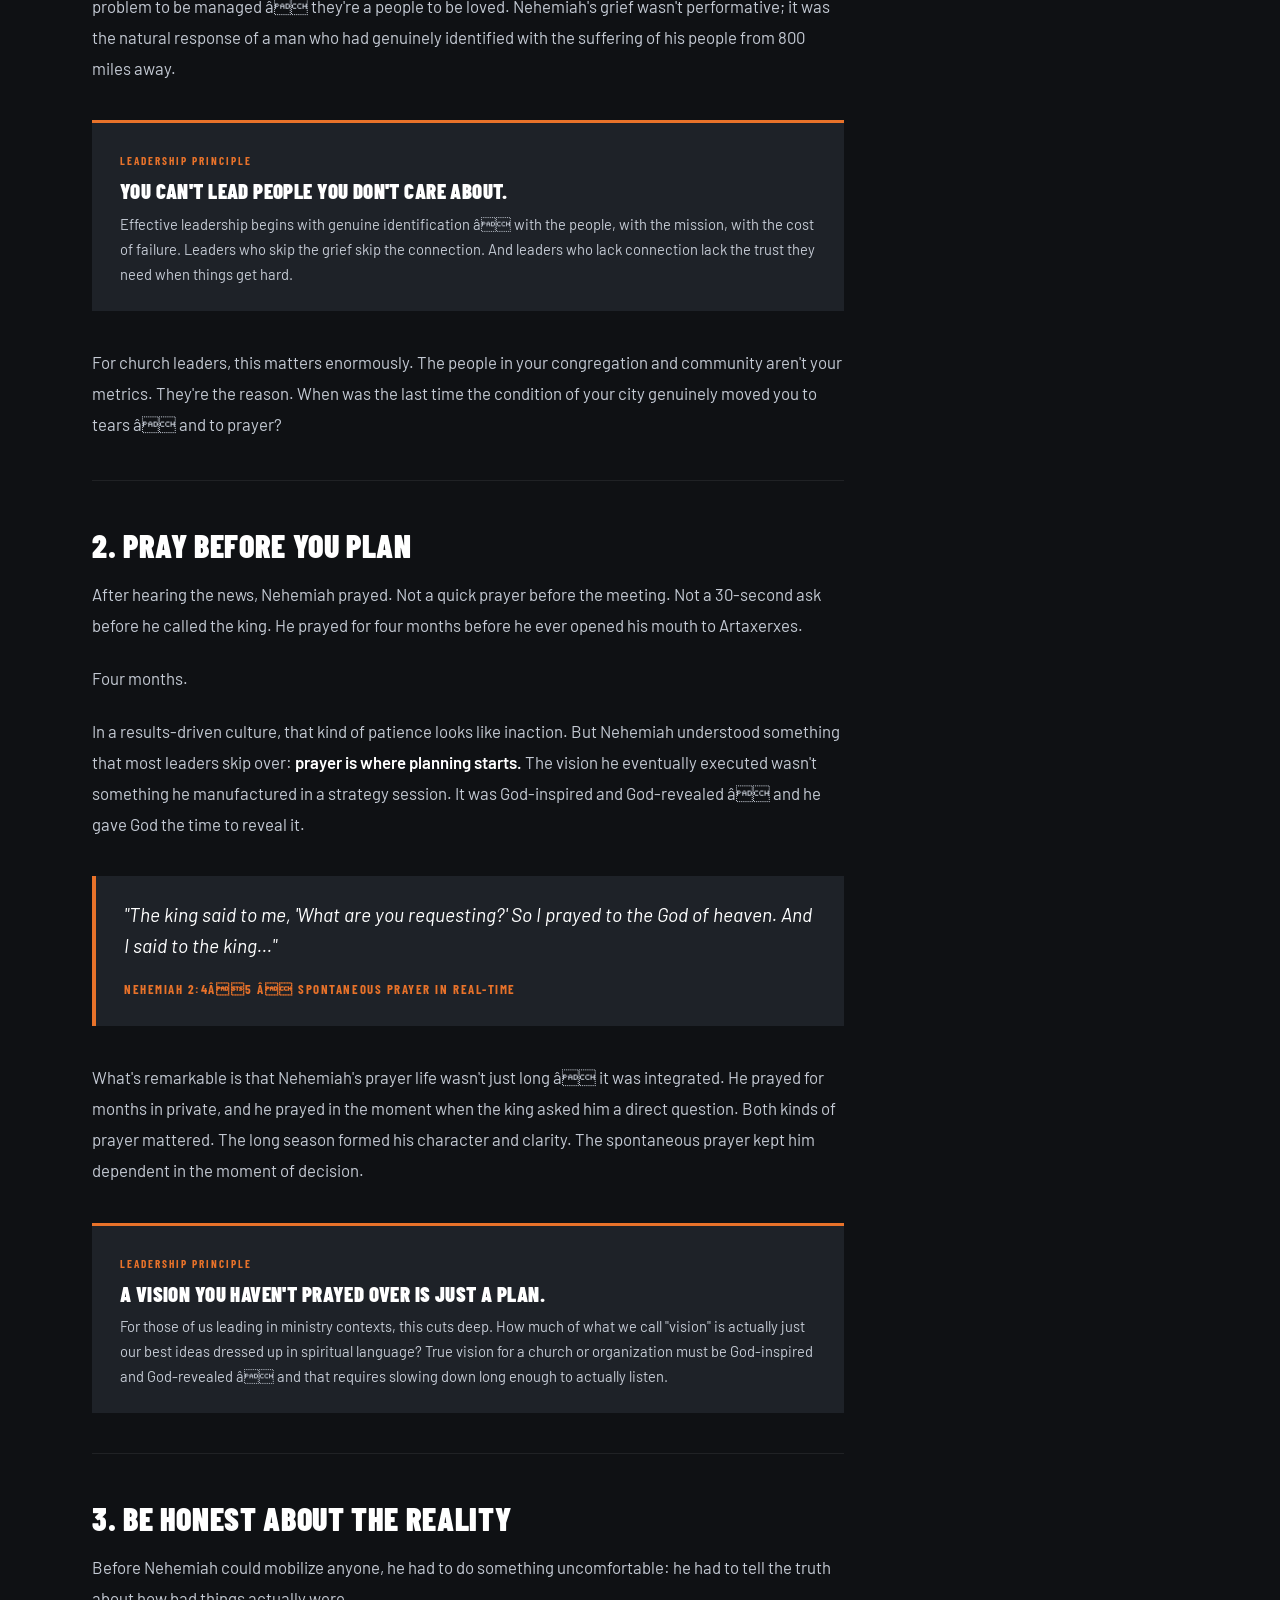
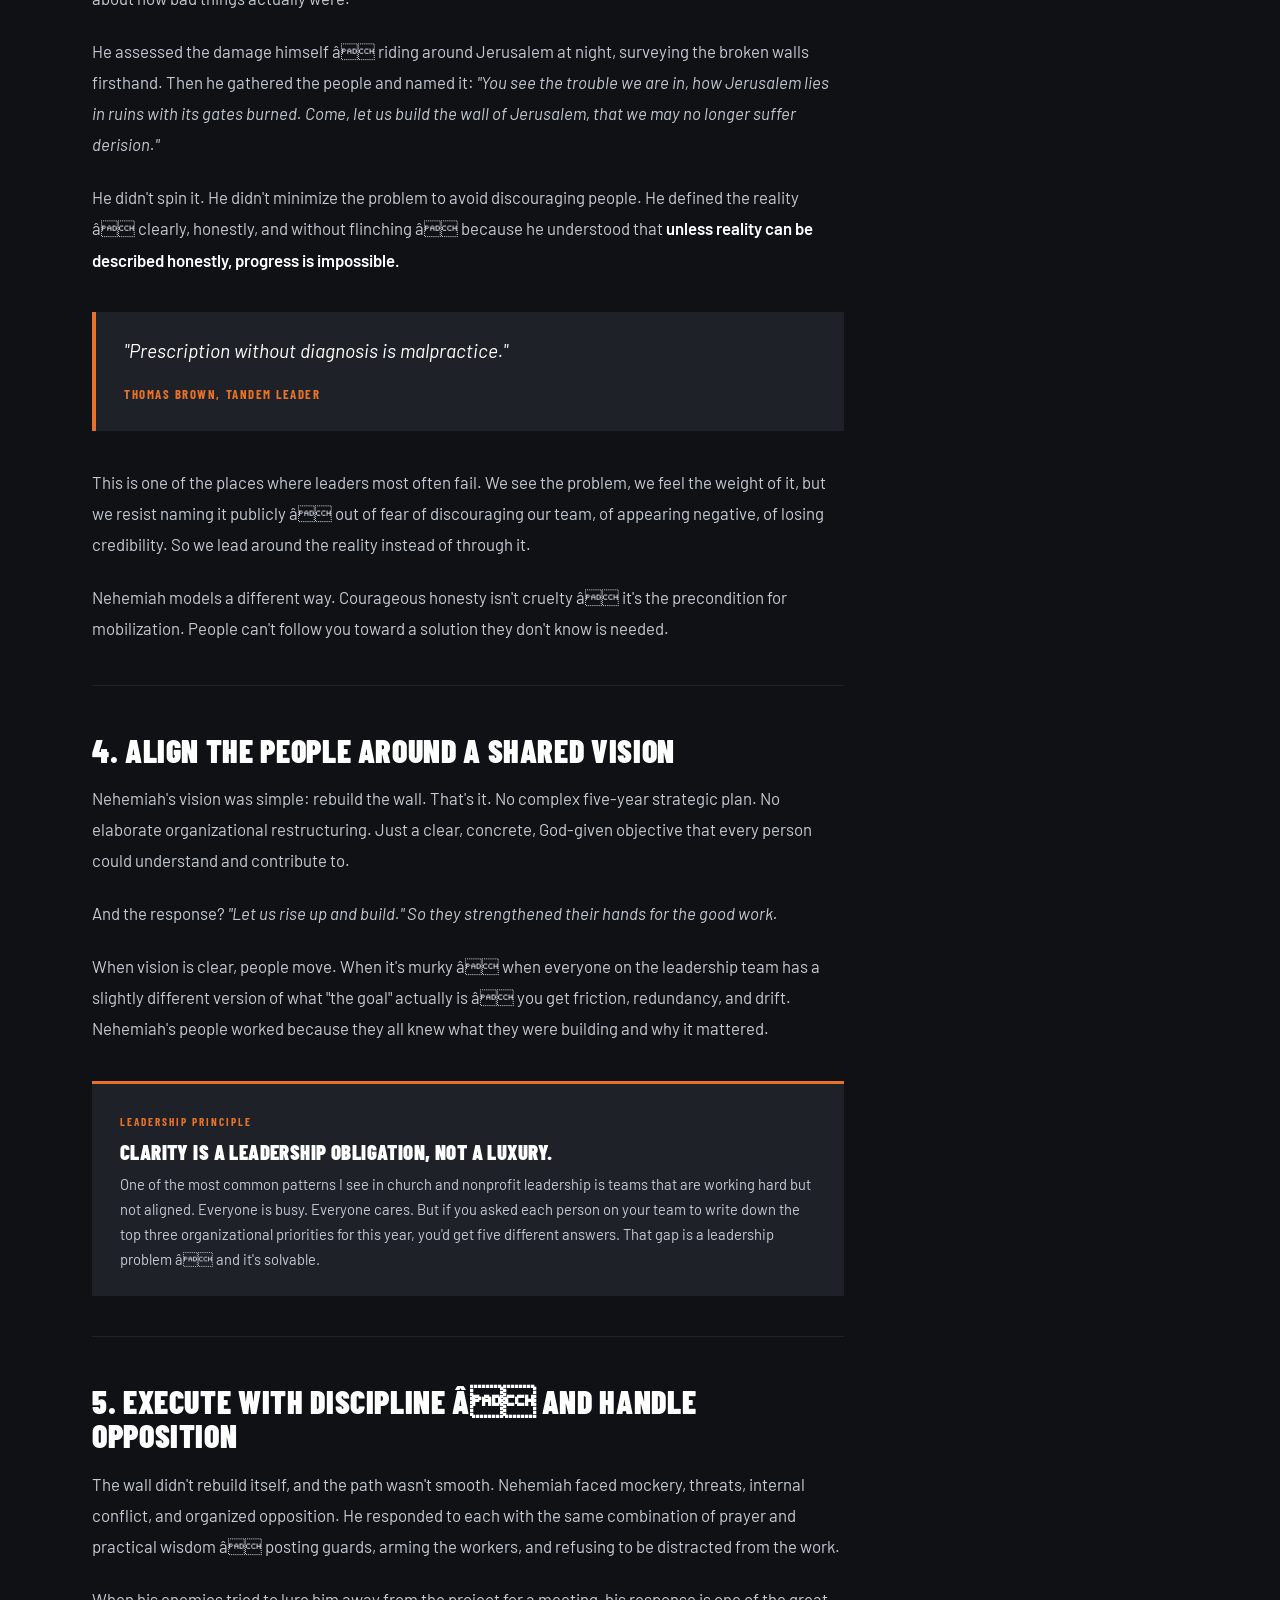
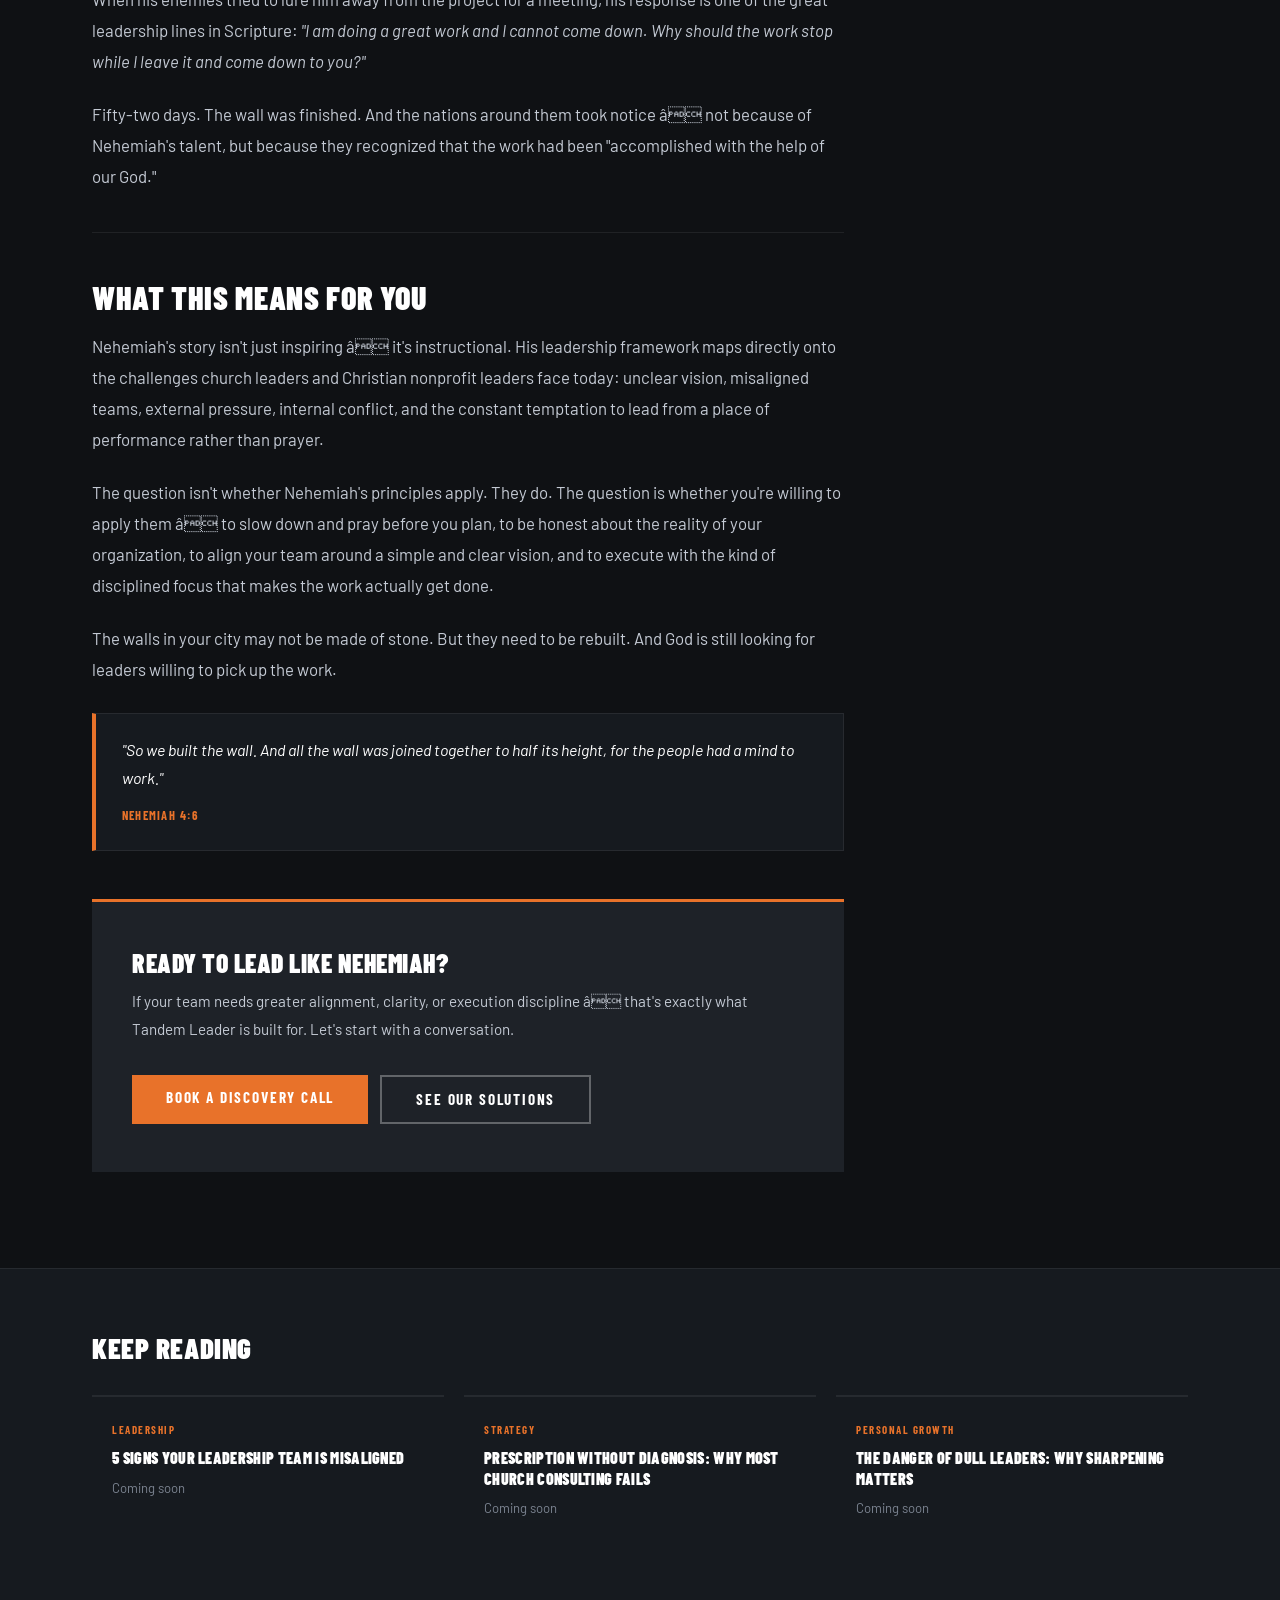
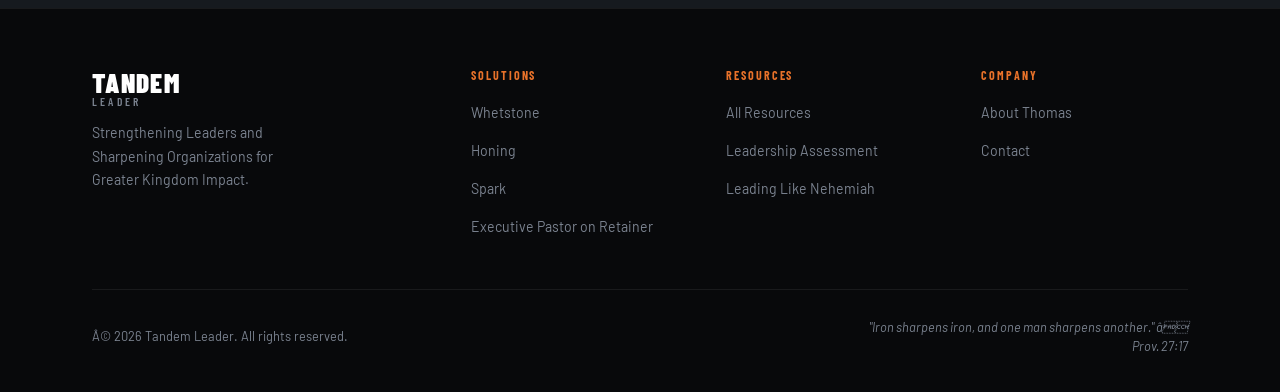
==== commit ba343833: "Create leading-like-nehemiah.html" ====
--- a/tandem-leader-site/blog/leading-like-nehemiah.html
+++ b/tandem-leader-site/blog/leading-like-nehemiah.html
@@ -3,7 +3,7 @@
 <head>
   <meta charset="UTF-8" />
   <meta name="viewport" content="width=device-width, initial-scale=1.0" />
-  <title>Leading Like Nehemiah — Tandem Leader</title>
+  <title>Leading Like Nehemiah â Tandem Leader</title>
   <meta name="description" content="Nehemiah's journey from heartbreak to a rebuilt wall in 52 days offers one of the most complete leadership frameworks in all of Scripture. Here's what it means for leaders today." />
   <link rel="stylesheet" href="../css/styles.css" />
   <style>
@@ -193,7 +193,7 @@
       color: var(--lgray); transition: color 0.2s;
       display: flex; align-items: center; gap: 8px;
     }
-    .sidebar-topics li a::before { content: '→'; color: var(--orange); font-size: 0.75rem; }
+    .sidebar-topics li a::before { content: 'â'; color: var(--orange); font-size: 0.75rem; }
     .sidebar-topics li a:hover { color: var(--white); }
 
     /* ---- Post Footer CTA ---- */
@@ -256,7 +256,7 @@
     <div class="container">
       <div class="post-hero__inner">
         <div class="post-hero__cat">
-          <a href="../resources.html">← All Articles</a>
+          <a href="../resources.html">â All Articles</a>
           <span class="post-hero__cat-sep">/</span>
           <span class="post-hero__cat-tag">Leadership</span>
         </div>
@@ -289,36 +289,36 @@
         <!-- ARTICLE CONTENT -->
         <article class="post-content">
 
-          <p>If you want a masterclass in leadership — vision, prayer, strategy, conflict, execution, and follow-through — you don't need a business school curriculum. You need to read Nehemiah.</p>
-
-          <p>The biblical account of Nehemiah is one of the most complete and compelling leadership stories ever written. It's not a theoretical framework or a set of principles abstracted from real life. It's the account of a man who heard devastating news, refused to look away from it, and then did something about it — in partnership with God and the people around him.</p>
+          <p>If you want a masterclass in leadership â vision, prayer, strategy, conflict, execution, and follow-through â you don't need a business school curriculum. You need to read Nehemiah.</p>
+
+          <p>The biblical account of Nehemiah is one of the most complete and compelling leadership stories ever written. It's not a theoretical framework or a set of principles abstracted from real life. It's the account of a man who heard devastating news, refused to look away from it, and then did something about it â in partnership with God and the people around him.</p>
 
           <p>In 586 B.C., Jerusalem's walls lay in ruin after the Babylonian conquest, leaving the remnant of the Jewish people in what Nehemiah himself described as "great distress and reproach." By 445 B.C., when Nehemiah first heard the news as a cupbearer serving King Artaxerxes in Persia, nothing had changed. The walls were still broken. The gates were still burned. The people were still exposed, still ashamed, still waiting.</p>
 
-          <p>What Nehemiah did next — and <em>how</em> he did it — is the lesson.</p>
+          <p>What Nehemiah did next â and <em>how</em> he did it â is the lesson.</p>
 
           <div class="scripture">
             <p>"The wall of Jerusalem is broken down, and its gates are destroyed by fire... When I heard these words I sat down and wept and mourned for days, and I continued fasting and praying before the God of heaven."</p>
-            <cite>Nehemiah 1:3–4</cite>
+            <cite>Nehemiah 1:3â4</cite>
           </div>
 
           <p>From that moment of weeping to a completed wall took 52 days. That's not an accident of favorable circumstances. That's what happens when a leader is aligned with God's call, honest about reality, and disciplined in execution.</p>
 
           <hr class="post-divider" />
 
-          <h2>1. Respond to the Call — and Actually Feel It</h2>
+          <h2>1. Respond to the Call â and Actually Feel It</h2>
 
           <p>Nehemiah didn't receive the news about Jerusalem, process it professionally, and immediately start strategizing. He sat down. He wept. He mourned for days.</p>
 
-          <p>That's not weakness. That's the posture of a leader who understands that the people he serves aren't a problem to be managed — they're a people to be loved. Nehemiah's grief wasn't performative; it was the natural response of a man who had genuinely identified with the suffering of his people from 800 miles away.</p>
+          <p>That's not weakness. That's the posture of a leader who understands that the people he serves aren't a problem to be managed â they're a people to be loved. Nehemiah's grief wasn't performative; it was the natural response of a man who had genuinely identified with the suffering of his people from 800 miles away.</p>
 
           <div class="principle">
             <div class="principle__label">Leadership Principle</div>
             <h3>You can't lead people you don't care about.</h3>
-            <p>Effective leadership begins with genuine identification — with the people, with the mission, with the cost of failure. Leaders who skip the grief skip the connection. And leaders who lack connection lack the trust they need when things get hard.</p>
-          </div>
-
-          <p>For church leaders, this matters enormously. The people in your congregation and community aren't your metrics. They're the reason. When was the last time the condition of your city genuinely moved you to tears — and to prayer?</p>
+            <p>Effective leadership begins with genuine identification â with the people, with the mission, with the cost of failure. Leaders who skip the grief skip the connection. And leaders who lack connection lack the trust they need when things get hard.</p>
+          </div>
+
+          <p>For church leaders, this matters enormously. The people in your congregation and community aren't your metrics. They're the reason. When was the last time the condition of your city genuinely moved you to tears â and to prayer?</p>
 
           <hr class="post-divider" />
 
@@ -328,19 +328,19 @@
 
           <p>Four months.</p>
 
-          <p>In a results-driven culture, that kind of patience looks like inaction. But Nehemiah understood something that most leaders skip over: <strong>prayer is where planning starts.</strong> The vision he eventually executed wasn't something he manufactured in a strategy session. It was God-inspired and God-revealed — and he gave God the time to reveal it.</p>
+          <p>In a results-driven culture, that kind of patience looks like inaction. But Nehemiah understood something that most leaders skip over: <strong>prayer is where planning starts.</strong> The vision he eventually executed wasn't something he manufactured in a strategy session. It was God-inspired and God-revealed â and he gave God the time to reveal it.</p>
 
           <div class="pull-quote">
             <p>"The king said to me, 'What are you requesting?' So I prayed to the God of heaven. And I said to the king..."</p>
-            <cite>Nehemiah 2:4–5 — Spontaneous prayer in real-time</cite>
-          </div>
-
-          <p>What's remarkable is that Nehemiah's prayer life wasn't just long — it was integrated. He prayed for months in private, and he prayed in the moment when the king asked him a direct question. Both kinds of prayer mattered. The long season formed his character and clarity. The spontaneous prayer kept him dependent in the moment of decision.</p>
+            <cite>Nehemiah 2:4â5 â Spontaneous prayer in real-time</cite>
+          </div>
+
+          <p>What's remarkable is that Nehemiah's prayer life wasn't just long â it was integrated. He prayed for months in private, and he prayed in the moment when the king asked him a direct question. Both kinds of prayer mattered. The long season formed his character and clarity. The spontaneous prayer kept him dependent in the moment of decision.</p>
 
           <div class="principle">
             <div class="principle__label">Leadership Principle</div>
             <h3>A vision you haven't prayed over is just a plan.</h3>
-            <p>For those of us leading in ministry contexts, this cuts deep. How much of what we call "vision" is actually just our best ideas dressed up in spiritual language? True vision for a church or organization must be God-inspired and God-revealed — and that requires slowing down long enough to actually listen.</p>
+            <p>For those of us leading in ministry contexts, this cuts deep. How much of what we call "vision" is actually just our best ideas dressed up in spiritual language? True vision for a church or organization must be God-inspired and God-revealed â and that requires slowing down long enough to actually listen.</p>
           </div>
 
           <hr class="post-divider" />
@@ -349,18 +349,18 @@
 
           <p>Before Nehemiah could mobilize anyone, he had to do something uncomfortable: he had to tell the truth about how bad things actually were.</p>
 
-          <p>He assessed the damage himself — riding around Jerusalem at night, surveying the broken walls firsthand. Then he gathered the people and named it: <em>"You see the trouble we are in, how Jerusalem lies in ruins with its gates burned. Come, let us build the wall of Jerusalem, that we may no longer suffer derision."</em></p>
-
-          <p>He didn't spin it. He didn't minimize the problem to avoid discouraging people. He defined the reality — clearly, honestly, and without flinching — because he understood that <strong>unless reality can be described honestly, progress is impossible.</strong></p>
+          <p>He assessed the damage himself â riding around Jerusalem at night, surveying the broken walls firsthand. Then he gathered the people and named it: <em>"You see the trouble we are in, how Jerusalem lies in ruins with its gates burned. Come, let us build the wall of Jerusalem, that we may no longer suffer derision."</em></p>
+
+          <p>He didn't spin it. He didn't minimize the problem to avoid discouraging people. He defined the reality â clearly, honestly, and without flinching â because he understood that <strong>unless reality can be described honestly, progress is impossible.</strong></p>
 
           <div class="pull-quote">
             <p>"Prescription without diagnosis is malpractice."</p>
             <cite>Thomas Brown, Tandem Leader</cite>
           </div>
 
-          <p>This is one of the places where leaders most often fail. We see the problem, we feel the weight of it, but we resist naming it publicly — out of fear of discouraging our team, of appearing negative, of losing credibility. So we lead around the reality instead of through it.</p>
-
-          <p>Nehemiah models a different way. Courageous honesty isn't cruelty — it's the precondition for mobilization. People can't follow you toward a solution they don't know is needed.</p>
+          <p>This is one of the places where leaders most often fail. We see the problem, we feel the weight of it, but we resist naming it publicly â out of fear of discouraging our team, of appearing negative, of losing credibility. So we lead around the reality instead of through it.</p>
+
+          <p>Nehemiah models a different way. Courageous honesty isn't cruelty â it's the precondition for mobilization. People can't follow you toward a solution they don't know is needed.</p>
 
           <hr class="post-divider" />
 
@@ -370,31 +370,31 @@
 
           <p>And the response? <em>"Let us rise up and build." So they strengthened their hands for the good work.</em></p>
 
-          <p>When vision is clear, people move. When it's murky — when everyone on the leadership team has a slightly different version of what "the goal" actually is — you get friction, redundancy, and drift. Nehemiah's people worked because they all knew what they were building and why it mattered.</p>
+          <p>When vision is clear, people move. When it's murky â when everyone on the leadership team has a slightly different version of what "the goal" actually is â you get friction, redundancy, and drift. Nehemiah's people worked because they all knew what they were building and why it mattered.</p>
 
           <div class="principle">
             <div class="principle__label">Leadership Principle</div>
             <h3>Clarity is a leadership obligation, not a luxury.</h3>
-            <p>One of the most common patterns I see in church and nonprofit leadership is teams that are working hard but not aligned. Everyone is busy. Everyone cares. But if you asked each person on your team to write down the top three organizational priorities for this year, you'd get five different answers. That gap is a leadership problem — and it's solvable.</p>
+            <p>One of the most common patterns I see in church and nonprofit leadership is teams that are working hard but not aligned. Everyone is busy. Everyone cares. But if you asked each person on your team to write down the top three organizational priorities for this year, you'd get five different answers. That gap is a leadership problem â and it's solvable.</p>
           </div>
 
           <hr class="post-divider" />
 
-          <h2>5. Execute with Discipline — and Handle Opposition</h2>
-
-          <p>The wall didn't rebuild itself, and the path wasn't smooth. Nehemiah faced mockery, threats, internal conflict, and organized opposition. He responded to each with the same combination of prayer and practical wisdom — posting guards, arming the workers, and refusing to be distracted from the work.</p>
+          <h2>5. Execute with Discipline â and Handle Opposition</h2>
+
+          <p>The wall didn't rebuild itself, and the path wasn't smooth. Nehemiah faced mockery, threats, internal conflict, and organized opposition. He responded to each with the same combination of prayer and practical wisdom â posting guards, arming the workers, and refusing to be distracted from the work.</p>
 
           <p>When his enemies tried to lure him away from the project for a meeting, his response is one of the great leadership lines in Scripture: <em>"I am doing a great work and I cannot come down. Why should the work stop while I leave it and come down to you?"</em></p>
 
-          <p>Fifty-two days. The wall was finished. And the nations around them took notice — not because of Nehemiah's talent, but because they recognized that the work had been "accomplished with the help of our God."</p>
+          <p>Fifty-two days. The wall was finished. And the nations around them took notice â not because of Nehemiah's talent, but because they recognized that the work had been "accomplished with the help of our God."</p>
 
           <hr class="post-divider" />
 
           <h2>What This Means for You</h2>
 
-          <p>Nehemiah's story isn't just inspiring — it's instructional. His leadership framework maps directly onto the challenges church leaders and Christian nonprofit leaders face today: unclear vision, misaligned teams, external pressure, internal conflict, and the constant temptation to lead from a place of performance rather than prayer.</p>
-
-          <p>The question isn't whether Nehemiah's principles apply. They do. The question is whether you're willing to apply them — to slow down and pray before you plan, to be honest about the reality of your organization, to align your team around a simple and clear vision, and to execute with the kind of disciplined focus that makes the work actually get done.</p>
+          <p>Nehemiah's story isn't just inspiring â it's instructional. His leadership framework maps directly onto the challenges church leaders and Christian nonprofit leaders face today: unclear vision, misaligned teams, external pressure, internal conflict, and the constant temptation to lead from a place of performance rather than prayer.</p>
+
+          <p>The question isn't whether Nehemiah's principles apply. They do. The question is whether you're willing to apply them â to slow down and pray before you plan, to be honest about the reality of your organization, to align your team around a simple and clear vision, and to execute with the kind of disciplined focus that makes the work actually get done.</p>
 
           <p>The walls in your city may not be made of stone. But they need to be rebuilt. And God is still looking for leaders willing to pick up the work.</p>
 
@@ -407,7 +407,7 @@
           <div class="post-cta">
             <div class="post-cta__text">
               <h3>Ready to Lead Like Nehemiah?</h3>
-              <p>If your team needs greater alignment, clarity, or execution discipline — that's exactly what Tandem Leader is built for. Let's start with a conversation.</p>
+              <p>If your team needs greater alignment, clarity, or execution discipline â that's exactly what Tandem Leader is built for. Let's start with a conversation.</p>
             </div>
             <div class="post-cta__actions">
               <a href="../contact.html" class="btn btn--primary">Book a Discovery Call</a>
@@ -430,7 +430,7 @@
           <div class="sidebar-widget">
             <div class="sidebar-widget__label">Free Assessment</div>
             <h3>How Sharp Is Your Leadership?</h3>
-            <p>Take the free Ministry Leadership Health Check — 10 questions, 5 minutes, personalized results.</p>
+            <p>Take the free Ministry Leadership Health Check â 10 questions, 5 minutes, personalized results.</p>
             <a href="../assessment.html" class="btn btn--primary btn--sm">Take the Assessment</a>
           </div>
 
@@ -508,8 +508,8 @@
         </div>
       </div>
       <div class="footer__bottom">
-        <span>© 2026 Tandem Leader. All rights reserved.</span>
-        <p class="footer__scripture">"Iron sharpens iron, and one man sharpens another." — Prov. 27:17</p>
+        <span>Â© 2026 Tandem Leader. All rights reserved.</span>
+        <p class="footer__scripture">"Iron sharpens iron, and one man sharpens another." â Prov. 27:17</p>
       </div>
     </div>
   </footer>
